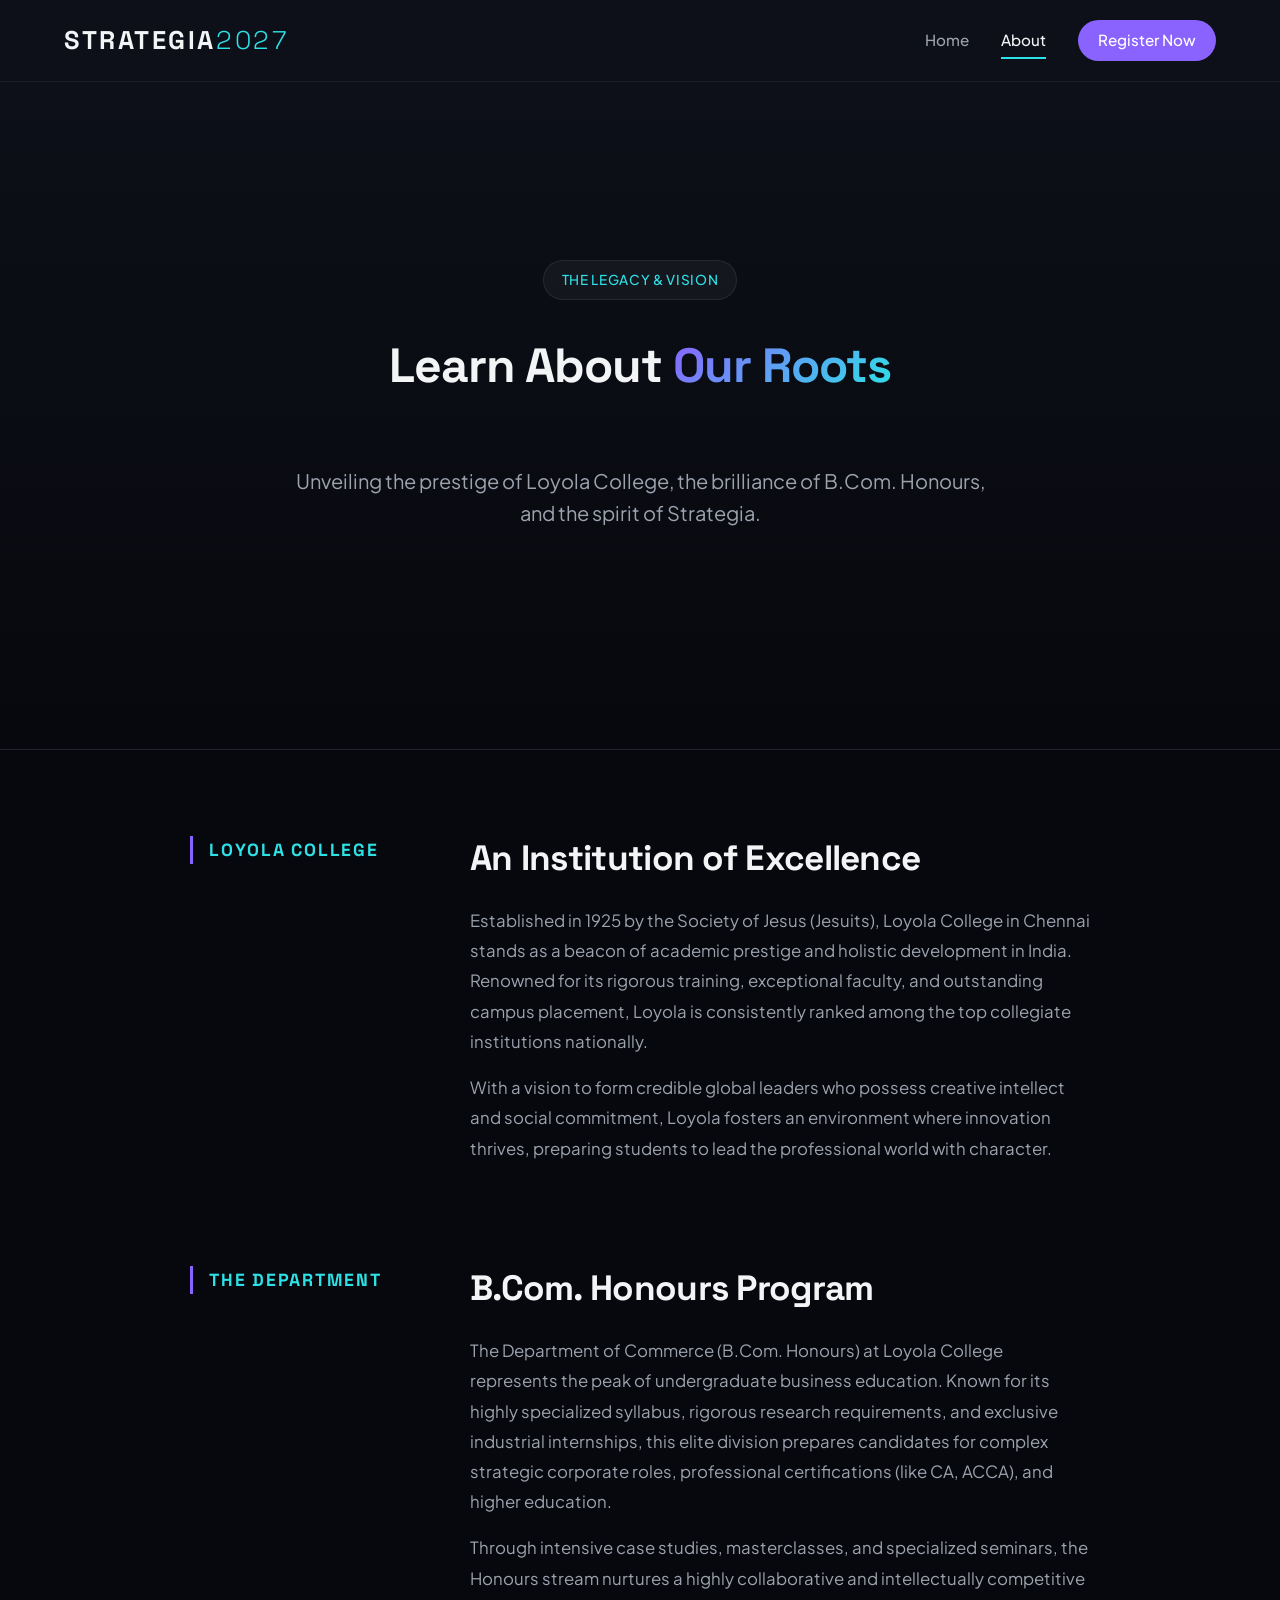
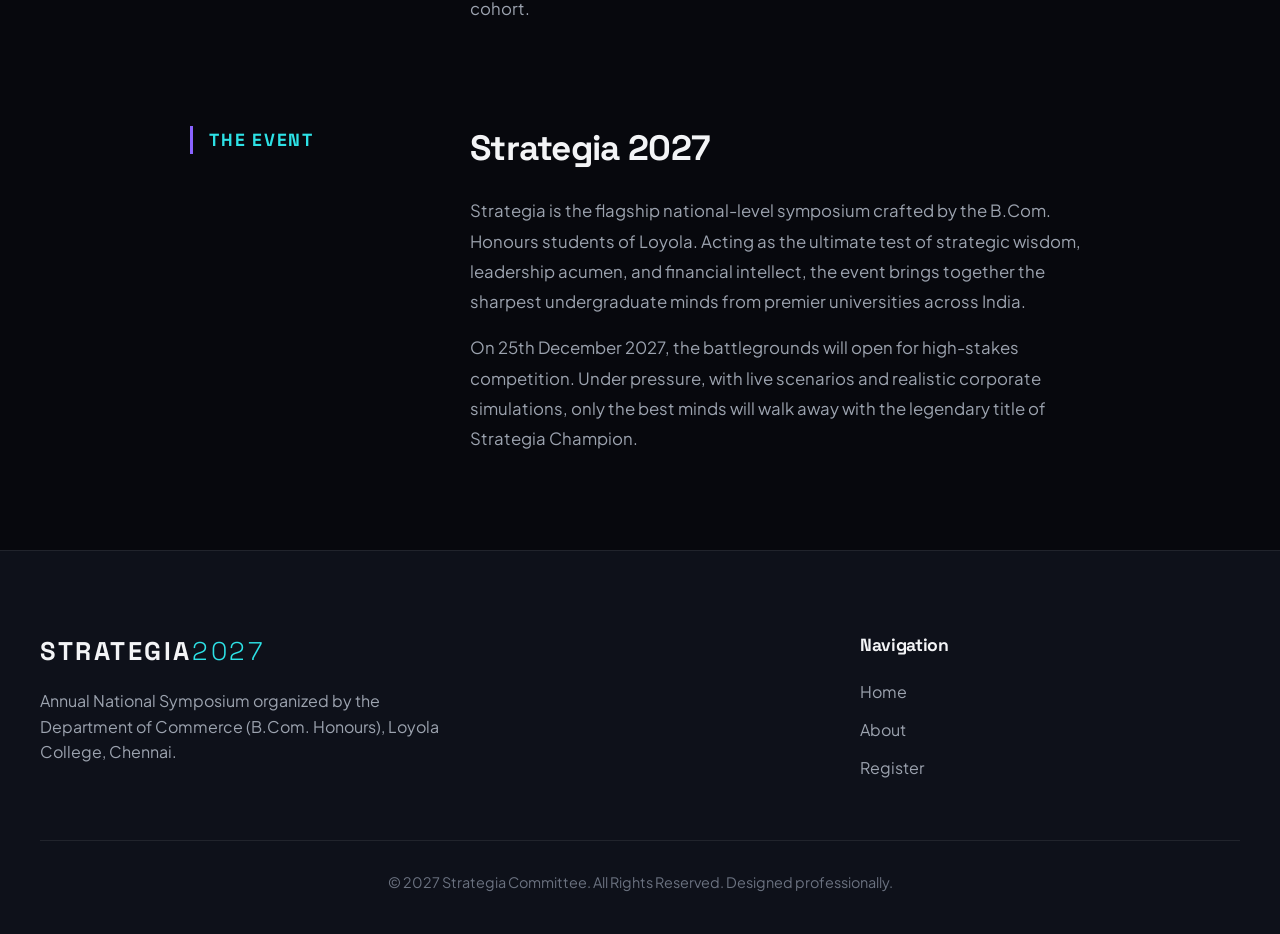
==== pages/about.html @ fe268334 "chore(autosave): update site" ====
<!DOCTYPE html>
<html lang="en">
<head>
  <meta charset="utf-8">
  <meta name="viewport" content="width=device-width,initial-scale=1">
  <title>About | Strategia 2027</title>
  <link rel="preconnect" href="https://fonts.googleapis.com">
  <link rel="preconnect" href="https://fonts.gstatic.com" crossorigin>
  <link href="https://fonts.googleapis.com/css2?family=Space+Grotesk:wght@400;500;600;700&family=Plus+Jakarta+Sans:wght@300;400;500;600;700&display=swap" rel="stylesheet">
  <link rel="stylesheet" href="../styles.css">
</head>
<body>

  <!-- Dynamic Glass Header -->
  <header class="site-header">
    <div class="header-container">
      <a href="../index.html" class="logo">STRATEGIA<span>2027</span></a>
      <button class="menu-toggle" aria-label="Toggle Navigation">
        <span></span>
        <span></span>
      </button>
      <nav class="nav-menu">
        <a href="../index.html" class="nav-link">Home</a>
        <a href="about.html" class="nav-link active">About</a>
        <a href="register.html" class="nav-link nav-btn">Register Now</a>
      </nav>
    </div>
  </header>

  <!-- Page Banner -->
  <section class="page-hero">
    <div class="section-container">
      <div class="hero-badge reveal">The Legacy & Vision</div>
      <h1 class="section-title reveal delay-1">Learn About <span class="gradient-text">Our Roots</span></h1>
      <p class="hero-subtitle reveal delay-2">Unveiling the prestige of Loyola College, the brilliance of B.Com. Honours, and the spirit of Strategia.</p>
    </div>
  </section>

  <!-- Editorial Section (No broken images, clean text layout) -->
  <section class="about-editorial-section">
    <div class="editorial-layout">
      
      <!-- Loyola College Chennai -->
      <div class="editorial-block reveal">
        <div class="editorial-tag">Loyola College</div>
        <div class="editorial-content">
          <h2>An Institution of Excellence</h2>
          <p>
            Established in 1925 by the Society of Jesus (Jesuits), Loyola College in Chennai stands as a beacon of academic prestige and holistic development in India. Renowned for its rigorous training, exceptional faculty, and outstanding campus placement, Loyola is consistently ranked among the top collegiate institutions nationally.
          </p>
          <p>
            With a vision to form credible global leaders who possess creative intellect and social commitment, Loyola fosters an environment where innovation thrives, preparing students to lead the professional world with character.
          </p>
        </div>
      </div>

      <!-- Department of Commerce (B.Com. Honours) -->
      <div class="editorial-block reveal">
        <div class="editorial-tag">The Department</div>
        <div class="editorial-content">
          <h2>B.Com. Honours Program</h2>
          <p>
            The Department of Commerce (B.Com. Honours) at Loyola College represents the peak of undergraduate business education. Known for its highly specialized syllabus, rigorous research requirements, and exclusive industrial internships, this elite division prepares candidates for complex strategic corporate roles, professional certifications (like CA, ACCA), and higher education.
          </p>
          <p>
            Through intensive case studies, masterclasses, and specialized seminars, the Honours stream nurtures a highly collaborative and intellectually competitive cohort.
          </p>
        </div>
      </div>

      <!-- Strategia 2027 -->
      <div class="editorial-block reveal">
        <div class="editorial-tag">The Event</div>
        <div class="editorial-content">
          <h2>Strategia 2027</h2>
          <p>
            Strategia is the flagship national-level symposium crafted by the B.Com. Honours students of Loyola. Acting as the ultimate test of strategic wisdom, leadership acumen, and financial intellect, the event brings together the sharpest undergraduate minds from premier universities across India.
          </p>
          <p>
            On 25th December 2027, the battlegrounds will open for high-stakes competition. Under pressure, with live scenarios and realistic corporate simulations, only the best minds will walk away with the legendary title of Strategia Champion.
          </p>
        </div>
      </div>

    </div>
  </section>

  <!-- Footer -->
  <footer class="site-footer">
    <div class="footer-container">
      <div class="footer-brand">
        <a href="../index.html" class="logo">STRATEGIA<span>2027</span></a>
        <p>Annual National Symposium organized by the Department of Commerce (B.Com. Honours), Loyola College, Chennai.</p>
      </div>
      <div class="footer-links">
        <h4>Navigation</h4>
        <a href="../index.html">Home</a>
        <a href="about.html">About</a>
        <a href="register.html">Register</a>
      </div>
    </div>
    <div class="footer-bottom">
      <p>&copy; 2027 Strategia Committee. All Rights Reserved. Designed professionally.</p>
    </div>
  </footer>

  <script src="../script.js"></script>
</body>
</html>
---- styles.css ----
/* --- Custom Variables & Modern Palette --- */
:root {
  --bg-dark: #07080d;
  --bg-surface: #0e111a;
  --bg-surface-elevated: #161b2a;
  --primary: #8a63ff;
  --primary-glow: rgba(138, 99, 255, 0.4);
  --accent: #2de2e6;
  --text-primary: #f3f4f6;
  --text-secondary: #9ca3af;
  --text-muted: #6b7280;
  --border: rgba(255, 255, 255, 0.08);
  --border-hover: rgba(138, 99, 255, 0.3);
  --glass-bg: rgba(14, 17, 26, 0.75);
  --glass-border: rgba(255, 255, 255, 0.06);
  --font-display: 'Space Grotesk', sans-serif;
  --font-body: 'Plus Jakarta Sans', sans-serif;
  --transition: all 0.4s cubic-bezier(0.16, 1, 0.3, 1);
}

/* --- Base Resets & Global Styles --- */
* {
  box-sizing: border-box;
  margin: 0;
  padding: 0;
}

html {
  scroll-behavior: smooth;
  background-color: var(--bg-dark);
}

body {
  font-family: var(--font-body);
  color: var(--text-primary);
  background-color: var(--bg-dark);
  line-height: 1.6;
  overflow-x: hidden;
  -webkit-font-smoothing: antialiased;
}

/* --- Layout Containers --- */
.section-container {
  max-width: 1200px;
  margin: 0 auto;
  padding: 100px 24px;
}

/* --- Typography --- */
h1, h2, h3, h4, .logo {
  font-family: var(--font-display);
  font-weight: 700;
  letter-spacing: -0.02em;
}

.gradient-text {
  background: linear-gradient(135deg, var(--primary) 0%, var(--accent) 100%);
  -webkit-background-clip: text;
  -webkit-text-fill-color: transparent;
  background-clip: text;
}

/* --- Header & Navigation --- */
.site-header {
  position: fixed;
  top: 0;
  left: 0;
  width: 100%;
  z-index: 1000;
  background: var(--glass-bg);
  backdrop-filter: blur(12px);
  -webkit-backdrop-filter: blur(12px);
  border-bottom: 1px solid var(--glass-border);
  transition: var(--transition);
}

.header-container {
  max-width: 1200px;
  margin: 0 auto;
  padding: 20px 24px;
  display: flex;
  align-items: center;
  justify-content: space-between;
}

.logo {
  font-size: 1.6rem;
  text-decoration: none;
  color: var(--text-primary);
  letter-spacing: 0.1em;
}

.logo span {
  color: var(--accent);
  font-weight: 300;
}

.nav-menu {
  display: flex;
  align-items: center;
  gap: 32px;
}

.nav-link {
  text-decoration: none;
  color: var(--text-secondary);
  font-weight: 500;
  font-size: 0.95rem;
  transition: var(--transition);
  position: relative;
}

.nav-link:hover, .nav-link.active {
  color: var(--text-primary);
}

.nav-link:not(.nav-btn)::after {
  content: '';
  position: absolute;
  bottom: -6px;
  left: 0;
  width: 0;
  height: 2px;
  background: var(--accent);
  transition: var(--transition);
}

.nav-link:hover::after, .nav-link.active::after {
  width: 100%;
}

/* Hamburger menu button */
.menu-toggle {
  display: none;
  flex-direction: column;
  justify-content: space-between;
  width: 24px;
  height: 18px;
  background: transparent;
  border: none;
  cursor: pointer;
  z-index: 1010;
}

.menu-toggle span {
  width: 100%;
  height: 2px;
  background-color: var(--text-primary);
  transition: var(--transition);
}

/* --- Buttons --- */
.btn {
  display: inline-flex;
  align-items: center;
  justify-content: center;
  padding: 14px 32px;
  border-radius: 50px;
  font-family: var(--font-display);
  font-weight: 600;
  font-size: 1rem;
  text-decoration: none;
  transition: var(--transition);
  cursor: pointer;
}

.btn-primary {
  background: linear-gradient(135deg, var(--primary) 0%, #683aff 100%);
  color: #ffffff;
  border: none;
  box-shadow: 0 4px 20px var(--primary-glow);
}

.btn-primary:hover {
  transform: translateY(-2px);
  box-shadow: 0 8px 30px var(--primary-glow);
}

.btn-secondary {
  background: rgba(255, 255, 255, 0.05);
  color: var(--text-primary);
  border: 1px solid var(--border);
}

.btn-secondary:hover {
  background: rgba(255, 255, 255, 0.1);
  border-color: var(--text-secondary);
}

.nav-btn {
  background: var(--primary);
  color: #fff;
  padding: 8px 20px;
  border-radius: 50px;
}

.nav-btn:hover {
  background: #9b7bff;
  box-shadow: 0 4px 15px var(--primary-glow);
}

/* --- Hero Section --- */
.hero-section {
  position: relative;
  min-height: 100vh;
  display: flex;
  align-items: center;
  justify-content: center;
  padding: 140px 24px 80px;
  overflow: hidden;
}

.hero-bg-glow {
  position: absolute;
  top: 30%;
  left: 50%;
  transform: translate(-50%, -50%);
  width: 600px;
  height: 600px;
  background: radial-gradient(circle, var(--primary-glow) 0%, rgba(7, 8, 13, 0) 70%);
  filter: blur(80px);
  z-index: 1;
  pointer-events: none;
}

.hero-container {
  max-width: 900px;
  text-align: center;
  position: relative;
  z-index: 2;
}

.hero-badge {
  display: inline-flex;
  align-items: center;
  gap: 10px;
  background: rgba(255, 255, 255, 0.04);
  border: 1px solid var(--border);
  padding: 8px 18px;
  border-radius: 50px;
  font-size: 0.85rem;
  font-weight: 500;
  letter-spacing: 0.05em;
  text-transform: uppercase;
  color: var(--accent);
  margin-bottom: 28px;
}

.pulse-dot {
  width: 8px;
  height: 8px;
  background-color: var(--accent);
  border-radius: 50%;
  animation: pulse 1.8s infinite;
}

@keyframes pulse {
  0% { transform: scale(0.9); opacity: 0.6; }
  50% { transform: scale(1.2); opacity: 1; }
  100% { transform: scale(0.9); opacity: 0.6; }
}

.hero-title {
  font-size: clamp(2.5rem, 7vw, 4.8rem);
  line-height: 1.1;
  margin-bottom: 24px;
}

.hero-subtitle {
  font-size: clamp(1rem, 2.5vw, 1.25rem);
  color: var(--text-secondary);
  max-width: 720px;
  margin: 0 auto 40px;
}

.hero-ctas {
  display: flex;
  gap: 16px;
  justify-content: center;
}

/* --- Countdown Component --- */
.countdown-container {
  display: inline-flex;
  align-items: center;
  gap: 20px;
  background: rgba(14, 17, 26, 0.6);
  border: 1px solid var(--border);
  padding: 24px 40px;
  border-radius: 20px;
  backdrop-filter: blur(8px);
  margin-bottom: 48px;
}

.countdown-item {
  display: flex;
  flex-direction: column;
  align-items: center;
}

.countdown-item .count {
  font-family: var(--font-display);
  font-size: 2.5rem;
  font-weight: 700;
  color: var(--text-primary);
  line-height: 1.1;
}

.countdown-item .label {
  font-size: 0.75rem;
  text-transform: uppercase;
  letter-spacing: 0.1em;
  color: var(--text-secondary);
  margin-top: 4px;
}

.countdown-separator {
  font-family: var(--font-display);
  font-size: 2rem;
  font-weight: 700;
  color: var(--accent);
  opacity: 0.7;
  padding-bottom: 12px;
}

/* --- Quick Info Row --- */
.quick-info-section {
  padding: 40px 24px;
  background-color: var(--bg-surface);
  border-y: 1px solid var(--border);
}

.info-grid {
  max-width: 1200px;
  margin: 0 auto;
  display: grid;
  grid-template-columns: repeat(3, 1fr);
  gap: 30px;
}

.info-card {
  background: var(--bg-surface-elevated);
  border: 1px solid var(--border);
  border-radius: 16px;
  padding: 32px;
  text-align: center;
  transition: var(--transition);
}

.info-card:hover {
  transform: translateY(-5px);
  border-color: var(--border-hover);
}

.info-icon {
  font-size: 2rem;
  margin-bottom: 16px;
}

.info-card h3 {
  font-size: 1.2rem;
  margin-bottom: 8px;
}

.info-card p {
  color: var(--text-secondary);
  font-size: 0.95rem;
}

/* --- Highlights Section --- */
.highlights-section {
  background: var(--bg-dark);
}

.section-title {
  font-size: clamp(2rem, 4vw, 3rem);
  margin-bottom: 60px;
}

.text-center {
  text-align: center;
}

.highlights-grid {
  display: grid;
  grid-template-columns: repeat(3, 1fr);
  gap: 30px;
}

.highlight-item {
  background: var(--bg-surface);
  border: 1px solid var(--border);
  border-radius: 20px;
  padding: 40px 32px;
  position: relative;
  transition: var(--transition);
}

.highlight-item:hover {
  border-color: var(--border-hover);
  transform: translateY(-4px);
}

.hl-number {
  font-family: var(--font-display);
  font-size: 3.5rem;
  font-weight: 800;
  color: rgba(138, 99, 255, 0.15);
  position: absolute;
  top: 20px;
  right: 30px;
}

.highlight-item h3 {
  font-size: 1.35rem;
  margin-bottom: 16px;
  position: relative;
  z-index: 2;
}

.highlight-item p {
  color: var(--text-secondary);
  font-size: 0.95rem;
  line-height: 1.7;
}

/* --- About Pages Styles --- */
.page-hero {
  padding: 160px 24px 80px;
  text-align: center;
  background: linear-gradient(180deg, var(--bg-surface) 0%, var(--bg-dark) 100%);
  border-bottom: 1px solid var(--border);
}

.about-editorial-section {
  padding: 80px 24px;
}

.editorial-layout {
  display: grid;
  grid-template-columns: 1fr;
  gap: 80px;
  max-width: 900px;
  margin: 0 auto;
}

.editorial-block {
  display: grid;
  grid-template-columns: 240px 1fr;
  gap: 40px;
  align-items: start;
}

.editorial-tag {
  font-family: var(--font-display);
  font-size: 1.1rem;
  font-weight: 700;
  color: var(--accent);
  text-transform: uppercase;
  letter-spacing: 0.1em;
  border-left: 3px solid var(--primary);
  padding-left: 16px;
  margin-top: 6px;
}

.editorial-content h2 {
  font-size: 2.2rem;
  margin-bottom: 20px;
}

.editorial-content p {
  color: var(--text-secondary);
  font-size: 1.05rem;
  line-height: 1.8;
  margin-bottom: 16px;
}

/* --- Registration Section --- */
.registration-container {
  max-width: 800px;
  margin: 0 auto;
  background: var(--bg-surface);
  border: 1px solid var(--border);
  border-radius: 24px;
  padding: 40px;
  box-shadow: 0 10px 40px rgba(0, 0, 0, 0.4);
}

.registration-header {
  text-align: center;
  margin-bottom: 40px;
}

.registration-header h2 {
  font-size: 2rem;
  margin-bottom: 12px;
}

.registration-header p {
  color: var(--text-secondary);
}

.form-wrapper {
  overflow: hidden;
  border-radius: 12px;
  border: 1px solid var(--border);
  background: #ffffff;
}

/* --- Footer --- */
.site-footer {
  background: var(--bg-surface);
  border-top: 1px solid var(--border);
  padding: 80px 24px 40px;
}

.footer-container {
  max-width: 1200px;
  margin: 0 auto;
  display: grid;
  grid-template-columns: 2fr 1fr;
  gap: 60px;
  margin-bottom: 60px;
}

.footer-brand p {
  color: var(--text-secondary);
  margin-top: 16px;
  max-width: 400px;
}

.footer-links {
  display: flex;
  flex-direction: column;
  gap: 12px;
}

.footer-links h4 {
  font-size: 1.1rem;
  margin-bottom: 8px;
}

.footer-links a {
  text-decoration: none;
  color: var(--text-secondary);
  transition: var(--transition);
}

.footer-links a:hover {
  color: var(--accent);
}

.footer-bottom {
  max-width: 1200px;
  margin: 0 auto;
  border-top: 1px solid var(--border);
  padding-top: 30px;
  text-align: center;
  color: var(--text-muted);
  font-size: 0.9rem;
}

/* --- Scroll Reveal Animations --- */
.reveal {
  opacity: 0;
  transform: translateY(30px);
  transition: opacity 0.8s cubic-bezier(0.16, 1, 0.3, 1), transform 0.8s cubic-bezier(0.16, 1, 0.3, 1);
}

.reveal.active {
  opacity: 1;
  transform: translateY(0);
}

.delay-1 { transition-delay: 0.1s; }
.delay-2 { transition-delay: 0.2s; }
.delay-3 { transition-delay: 0.3s; }
.delay-4 { transition-delay: 0.4s; }

/* --- Mobile Responsiveness --- */
@media (max-width: 991px) {
  .info-grid, .highlights-grid {
    grid-template-columns: 1fr;
  }
  
  .editorial-block {
    grid-template-columns: 1fr;
    gap: 16px;
  }
}

@media (max-width: 768px) {
  .menu-toggle {
    display: flex;
  }

  .nav-menu {
    position: fixed;
    top: 75px;
    left: 0;
    width: 100%;
    background: var(--bg-surface);
    flex-direction: column;
    padding: 40px 24px;
    gap: 24px;
    border-bottom: 1px solid var(--border);
    transform: translateY(-120%);
    transition: var(--transition);
    pointer-events: none;
  }

  .nav-menu.mobile-active {
    transform: translateY(0);
    pointer-events: all;
  }

  .menu-toggle.active span:nth-child(1) {
    transform: translateY(8px) rotate(45deg);
  }

  .menu-toggle.active span:nth-child(2) {
    opacity: 0;
  }

  .menu-toggle.active span:nth-child(3) {
    transform: translateY(-8px) rotate(-45deg);
  }

  .countdown-container {
    gap: 12px;
    padding: 16px 20px;
  }

  .countdown-item .count {
    font-size: 1.8rem;
  }

  .countdown-separator {
    font-size: 1.5rem;
  }

  .hero-ctas {
    flex-direction: column;
  }

  .footer-container {
    grid-template-columns: 1fr;
    gap: 40px;
  }
}
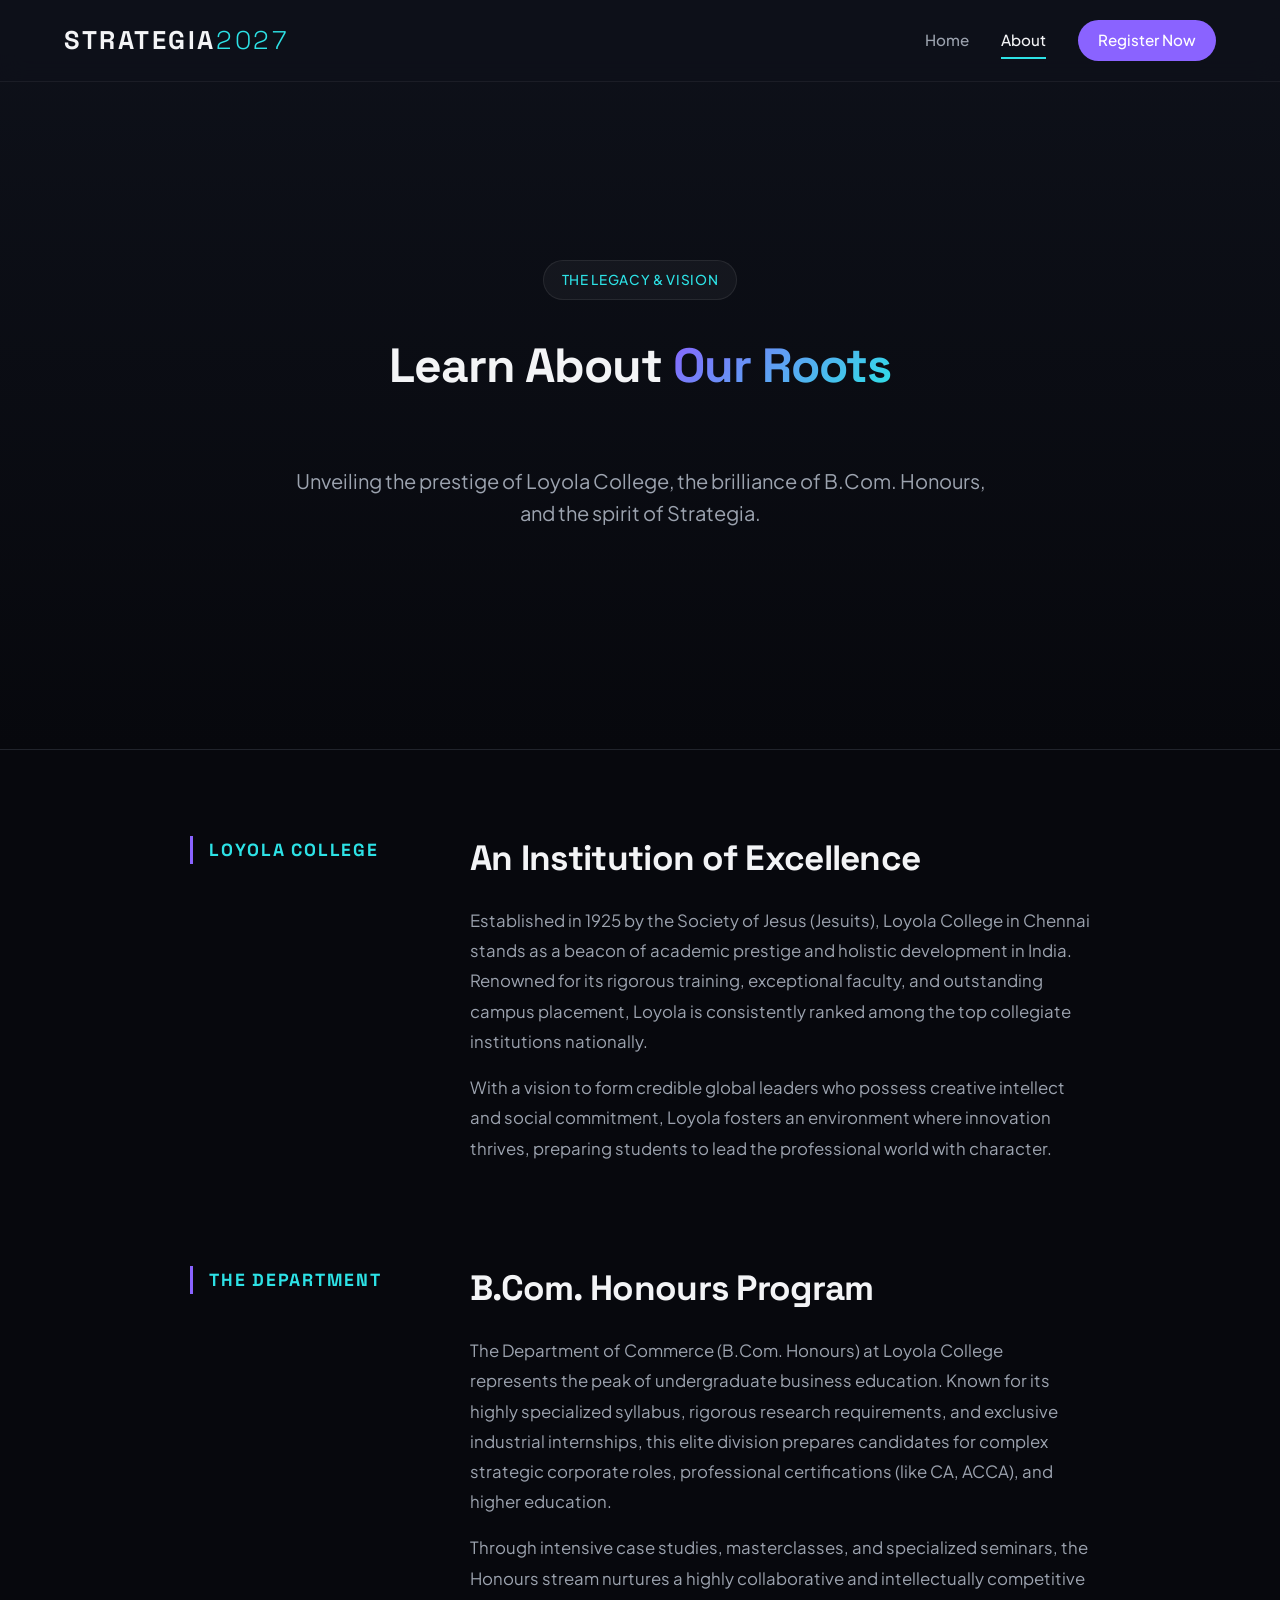
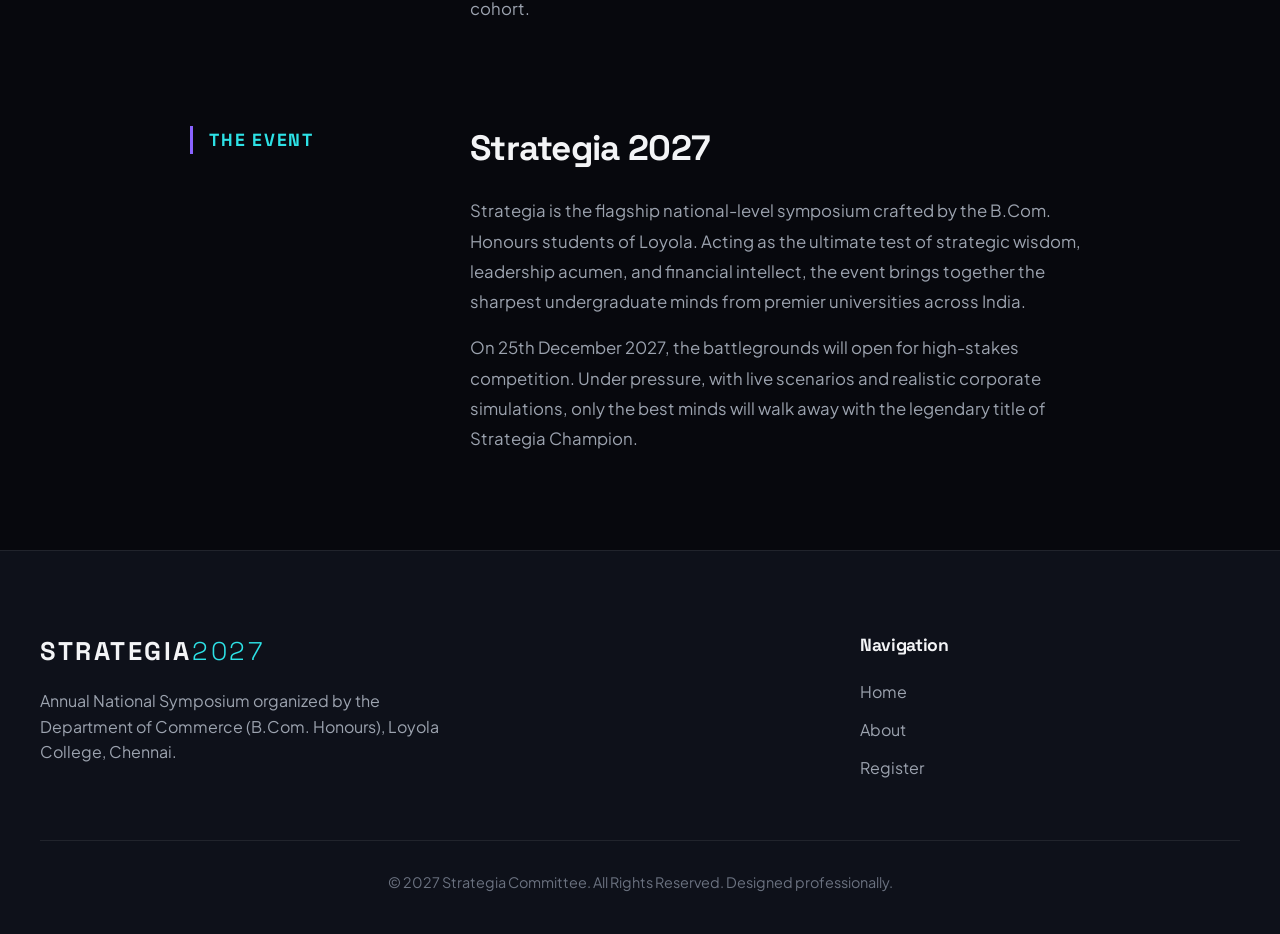
==== commit d9914393: "chore(autosave): update site" ====
--- a/pages/about.html
+++ b/pages/about.html
@@ -22,7 +22,7 @@
       <nav class="nav-menu">
         <a href="../index.html" class="nav-link">Home</a>
         <a href="about.html" class="nav-link active">About</a>
-        <a href="register.html" class="nav-link nav-btn">Register Now</a>
+        <a href="register.html" class="nav-link nav-btn">Register Now</a
       </nav>
     </div>
   </header>
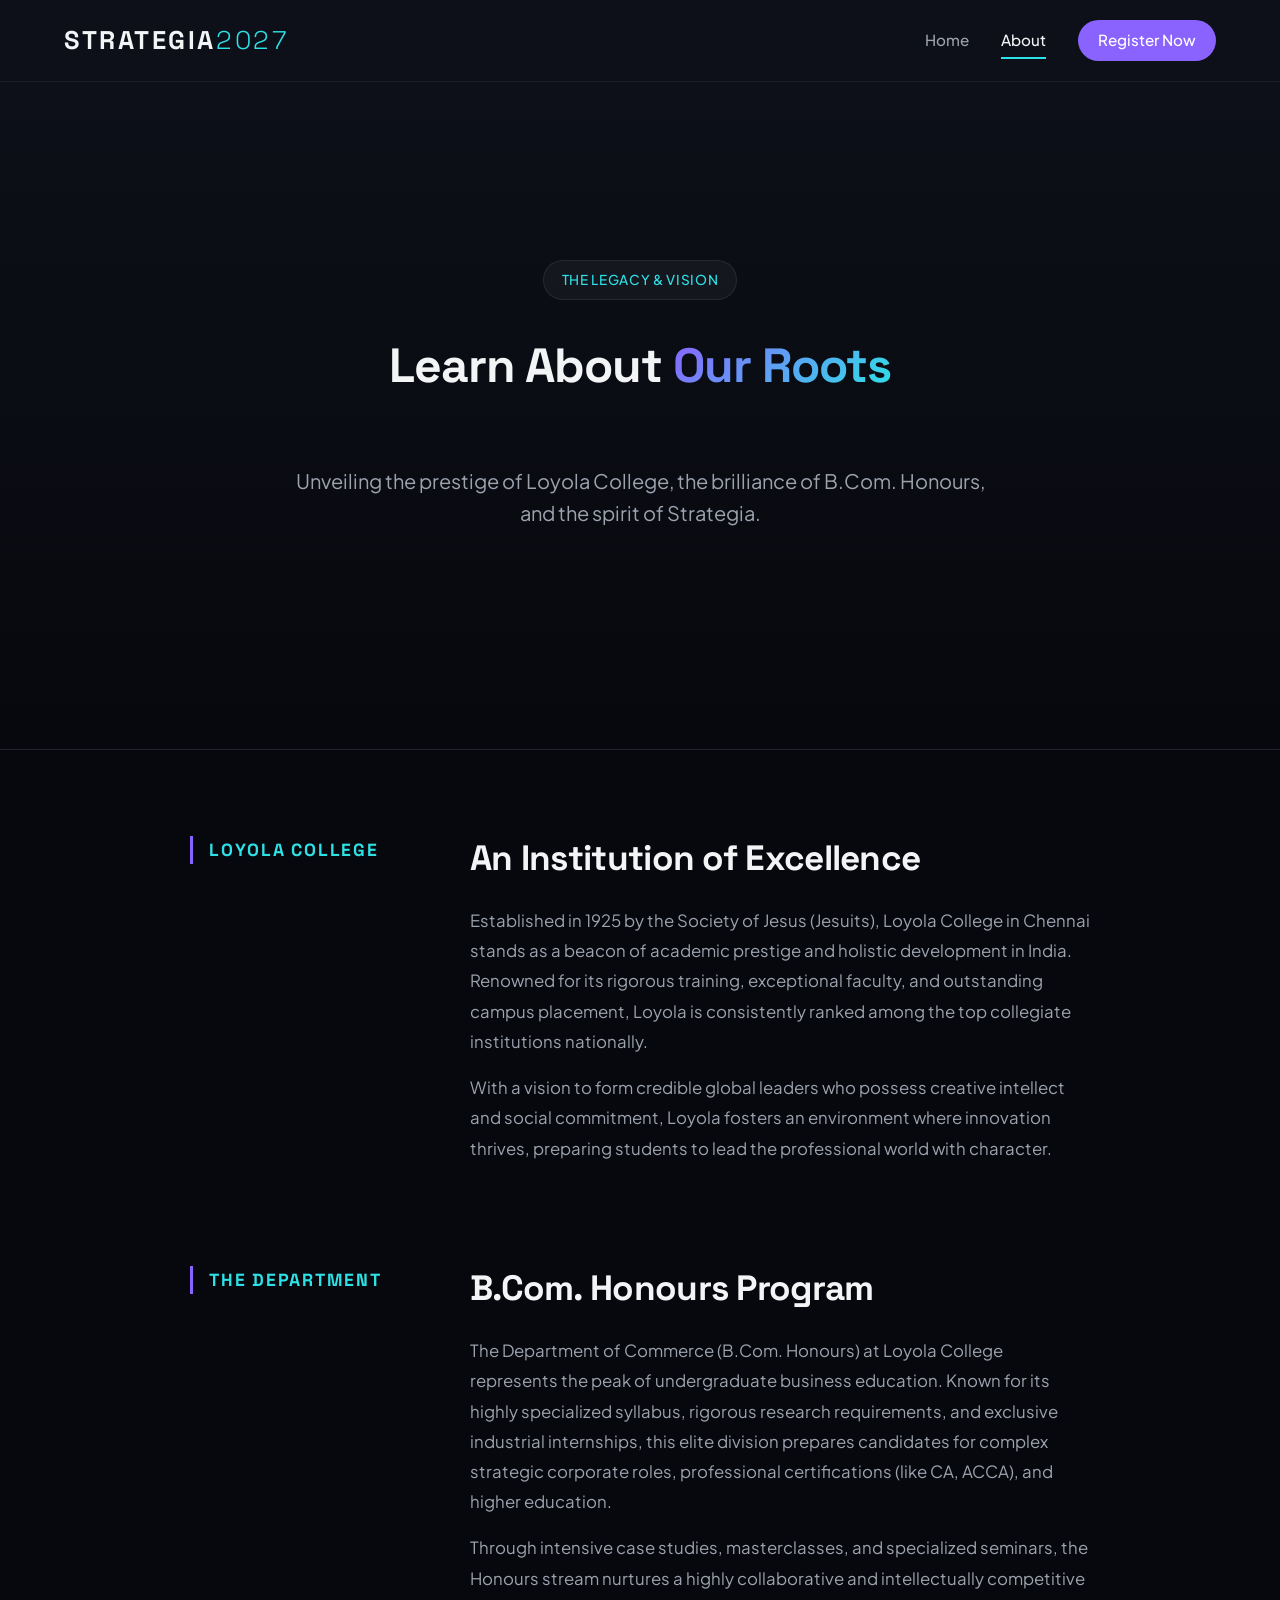
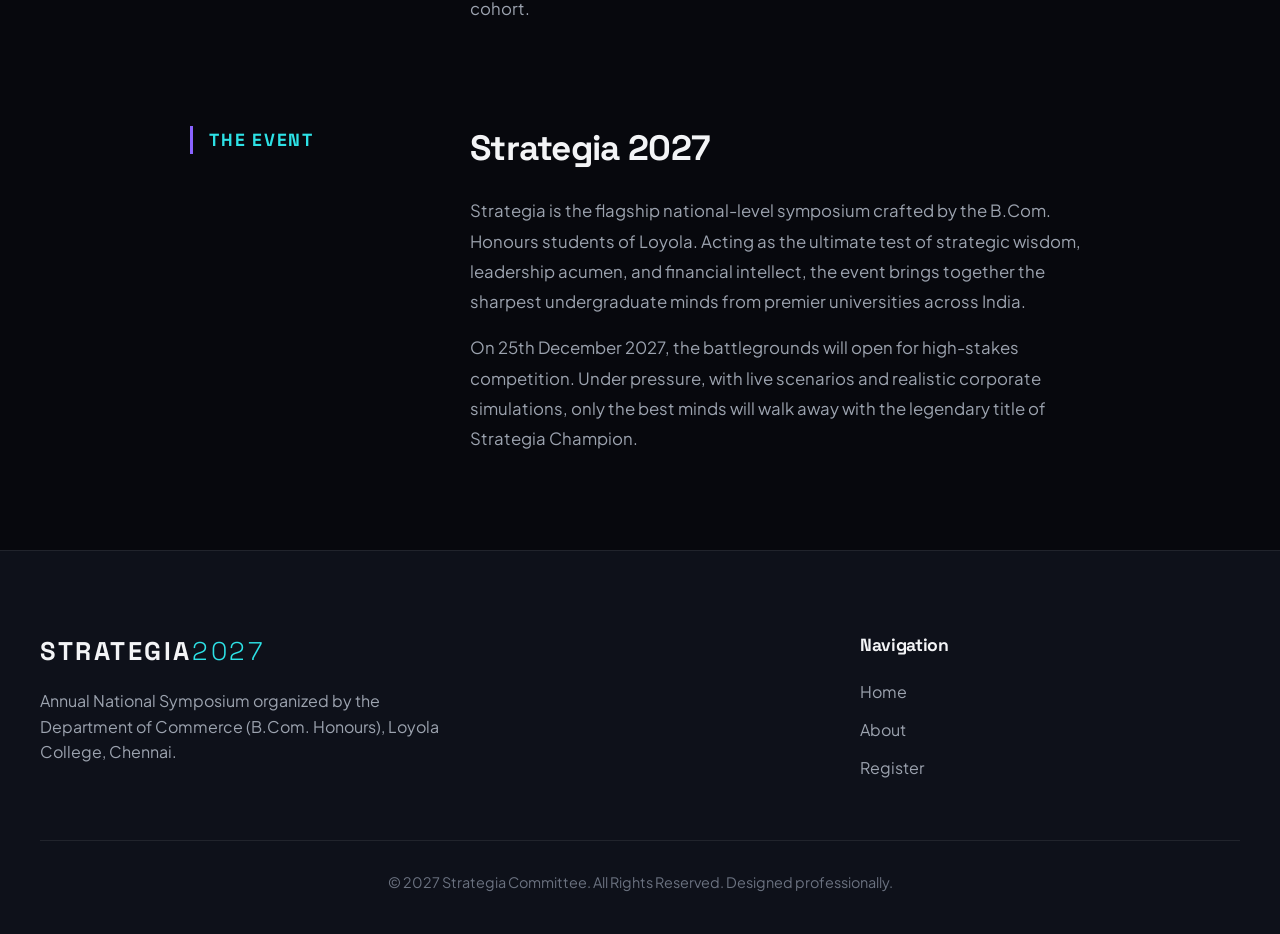
==== commit c3010447: "chore(autosave): update site" ====
--- a/pages/about.html
+++ b/pages/about.html
@@ -22,7 +22,7 @@
       <nav class="nav-menu">
         <a href="../index.html" class="nav-link">Home</a>
         <a href="about.html" class="nav-link active">About</a>
-        <a href="register.html" class="nav-link nav-btn">Register Now</a
+        <a href="register.html" class="nav-link nav-btn">Register Now</a>
       </nav>
     </div>
   </header>
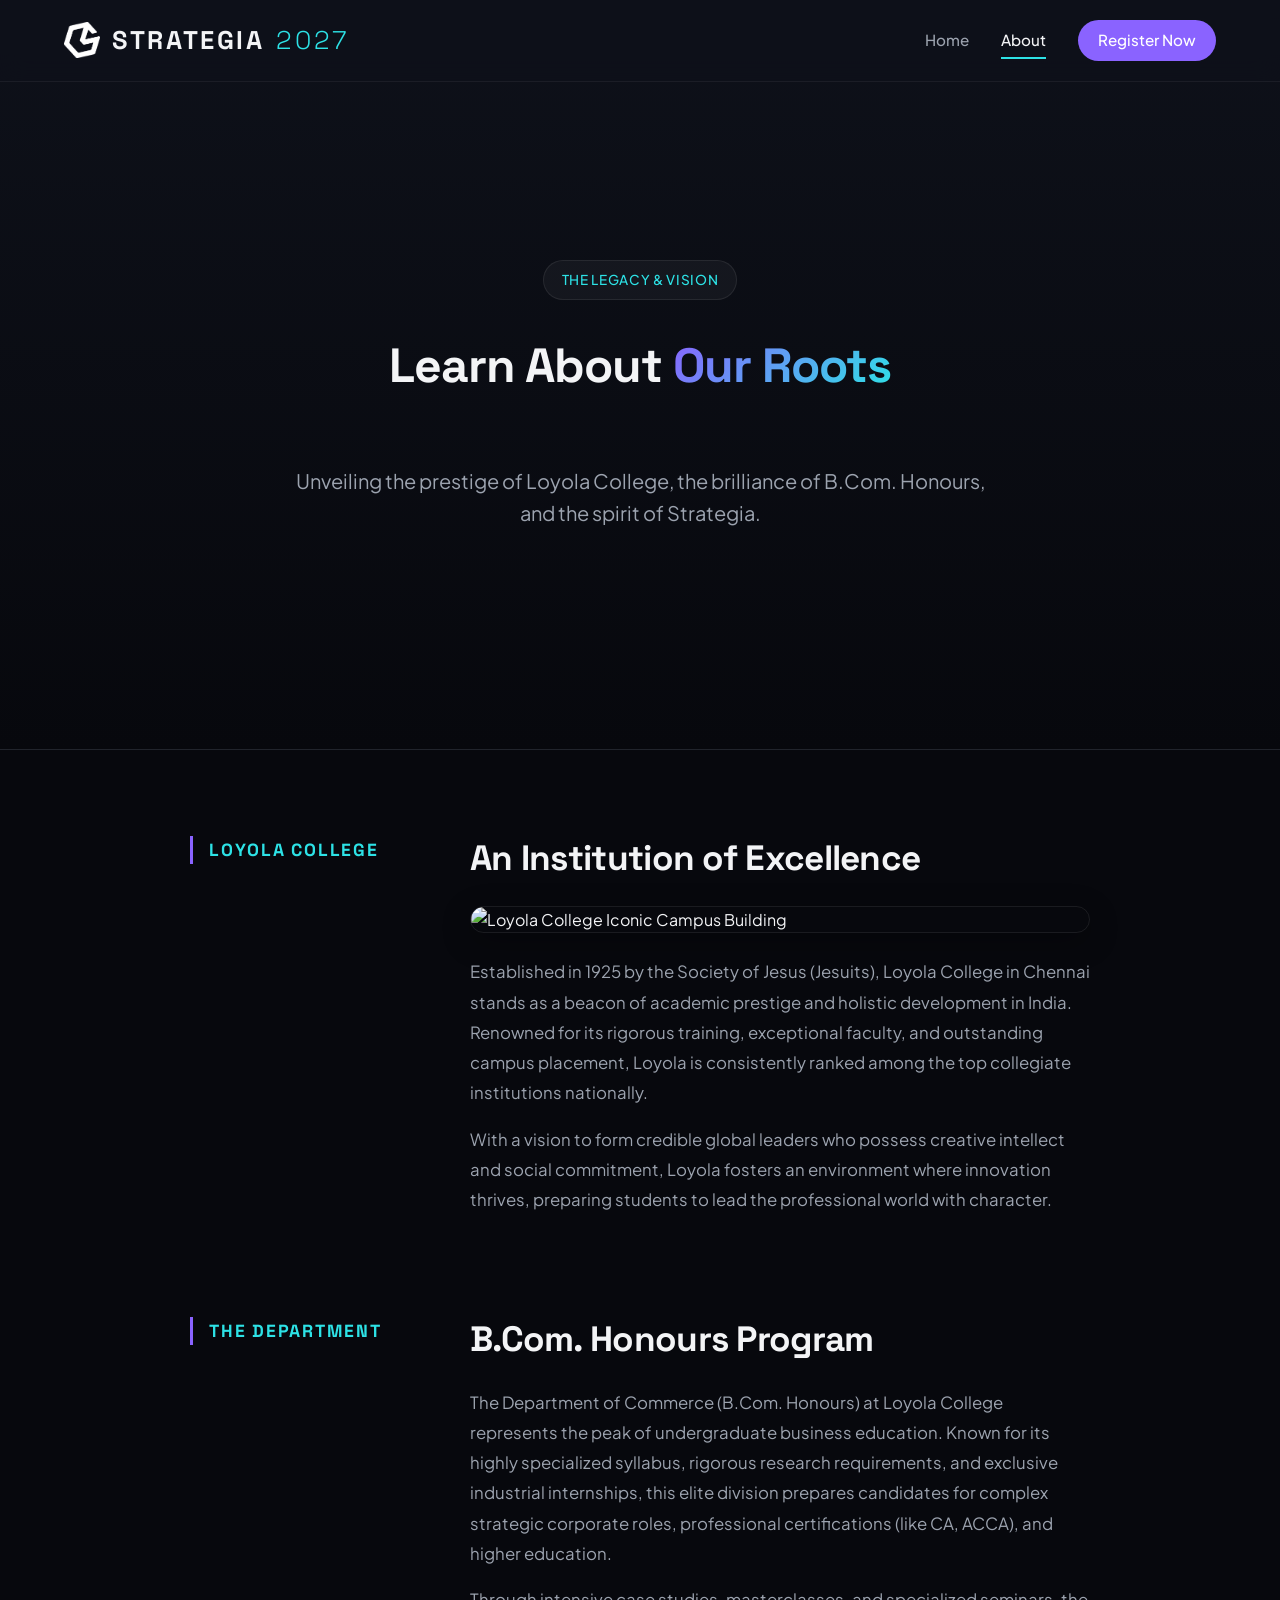
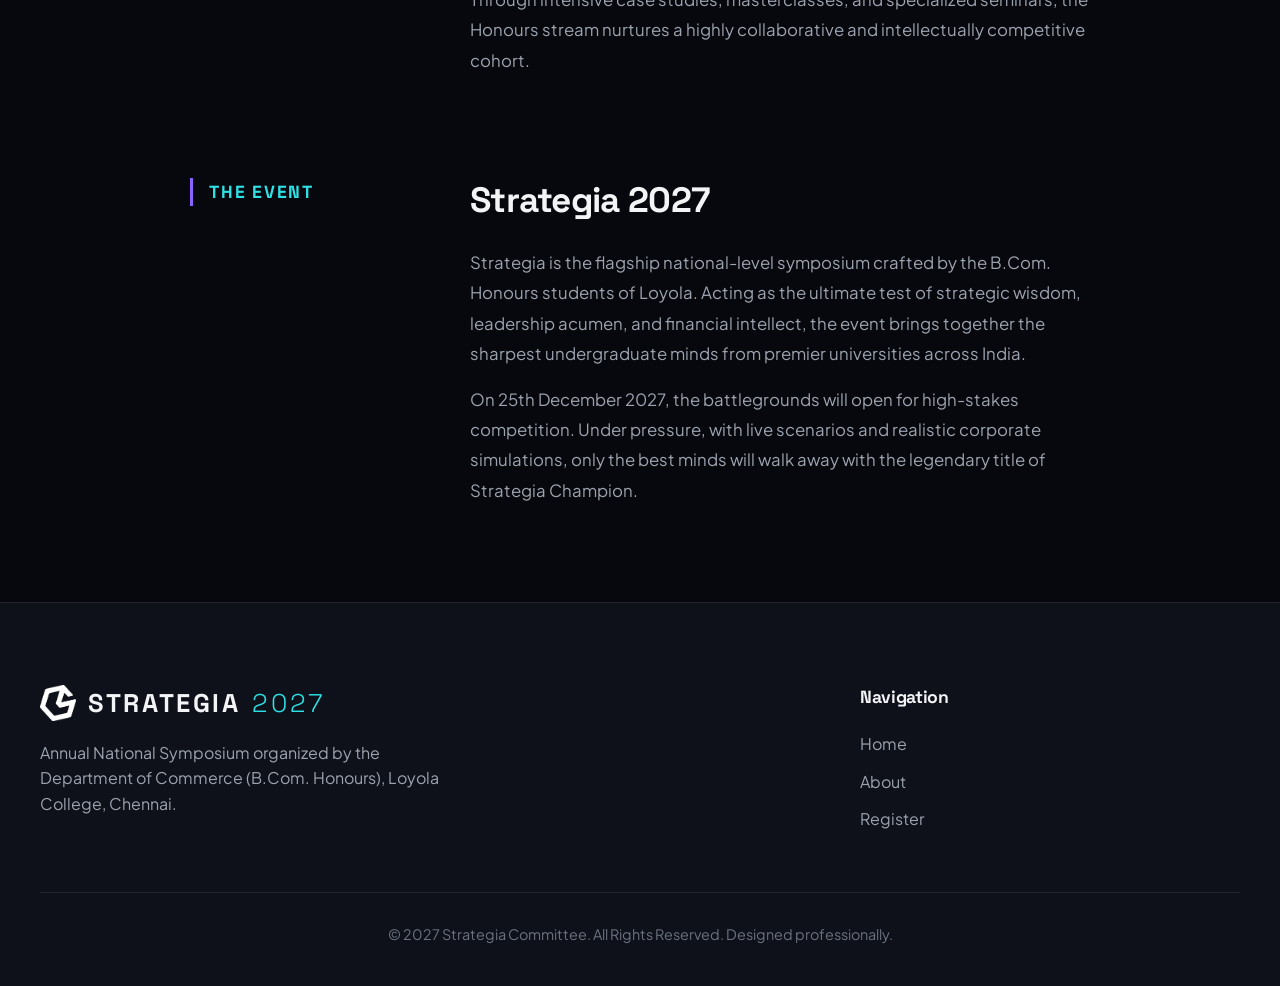
==== commit 0f9eecd7: "chore(autosave): update site" ====
--- a/pages/about.html
+++ b/pages/about.html
@@ -14,7 +14,10 @@
   <!-- Dynamic Glass Header -->
   <header class="site-header">
     <div class="header-container">
-      <a href="../index.html" class="logo">STRATEGIA<span>2027</span></a>
+      <a href="../index.html" class="logo">
+        <img src="../assets/GalSol-White.png" alt="GalSol Logo" class="event-logo">
+        STRATEGIA<span>2027</span>
+      </a>
       <button class="menu-toggle" aria-label="Toggle Navigation">
         <span></span>
         <span></span>
@@ -36,7 +39,7 @@
     </div>
   </section>
 
-  <!-- Editorial Section (No broken images, clean text layout) -->
+  <!-- Editorial Section -->
   <section class="about-editorial-section">
     <div class="editorial-layout">
       
@@ -45,6 +48,9 @@
         <div class="editorial-tag">Loyola College</div>
         <div class="editorial-content">
           <h2>An Institution of Excellence</h2>
+          <div style="margin-bottom: 24px; border-radius: 16px; overflow: hidden; border: 1px solid var(--border); box-shadow: 0 8px 30px rgba(0,0,0,0.3);">
+            <img src="https://images.unsplash.com/photo-1562774053-701939374585?auto=format&fit=crop&w=1200&q=80" alt="Loyola College Iconic Campus Building" style="width: 100%; height: auto; display: block; object-fit: cover; max-height: 380px;">
+          </div>
           <p>
             Established in 1925 by the Society of Jesus (Jesuits), Loyola College in Chennai stands as a beacon of academic prestige and holistic development in India. Renowned for its rigorous training, exceptional faculty, and outstanding campus placement, Loyola is consistently ranked among the top collegiate institutions nationally.
           </p>
@@ -89,7 +95,10 @@
   <footer class="site-footer">
     <div class="footer-container">
       <div class="footer-brand">
-        <a href="../index.html" class="logo">STRATEGIA<span>2027</span></a>
+        <a href="../index.html" class="logo" style="margin-bottom: 16px;">
+          <img src="../assets/GalSol-White.png" alt="GalSol Logo" class="event-logo">
+          STRATEGIA<span>2027</span>
+        </a>
         <p>Annual National Symposium organized by the Department of Commerce (B.Com. Honours), Loyola College, Chennai.</p>
       </div>
       <div class="footer-links">
--- a/styles.css
+++ b/styles.css
@@ -88,11 +88,20 @@
   text-decoration: none;
   color: var(--text-primary);
   letter-spacing: 0.1em;
+  display: flex;
+  align-items: center;
+  gap: 12px;
 }
 
 .logo span {
   color: var(--accent);
   font-weight: 300;
+}
+
+.event-logo {
+  height: 36px;
+  width: auto;
+  object-fit: contain;
 }
 
 .nav-menu {
@@ -451,6 +460,40 @@
   align-items: start;
 }
 
+.editorial-block.media-block {
+  grid-template-columns: 1fr 1fr;
+  align-items: center;
+  background: var(--bg-surface);
+  border: 1px solid var(--border);
+  padding: 40px;
+  border-radius: 24px;
+  transition: var(--transition);
+}
+
+.editorial-block.media-block:hover {
+  border-color: var(--border-hover);
+  box-shadow: 0 10px 30px rgba(138, 99, 255, 0.1);
+}
+
+.editorial-media {
+  width: 100%;
+  height: 320px;
+  border-radius: 16px;
+  overflow: hidden;
+  border: 1px solid rgba(255, 255, 255, 0.1);
+}
+
+.campus-image {
+  width: 100%;
+  height: 100%;
+  object-fit: cover;
+  transition: var(--transition);
+}
+
+.editorial-block.media-block:hover .campus-image {
+  transform: scale(1.05);
+}
+
 .editorial-tag {
   font-family: var(--font-display);
   font-size: 1.1rem;
@@ -461,6 +504,7 @@
   border-left: 3px solid var(--primary);
   padding-left: 16px;
   margin-top: 6px;
+  margin-bottom: 16px;
 }
 
 .editorial-content h2 {
@@ -583,9 +627,14 @@
     grid-template-columns: 1fr;
   }
   
-  .editorial-block {
+  .editorial-block, .editorial-block.media-block {
     grid-template-columns: 1fr;
-    gap: 16px;
+    gap: 24px;
+    padding: 24px;
+  }
+
+  .editorial-media {
+    height: 240px;
   }
 }
 
